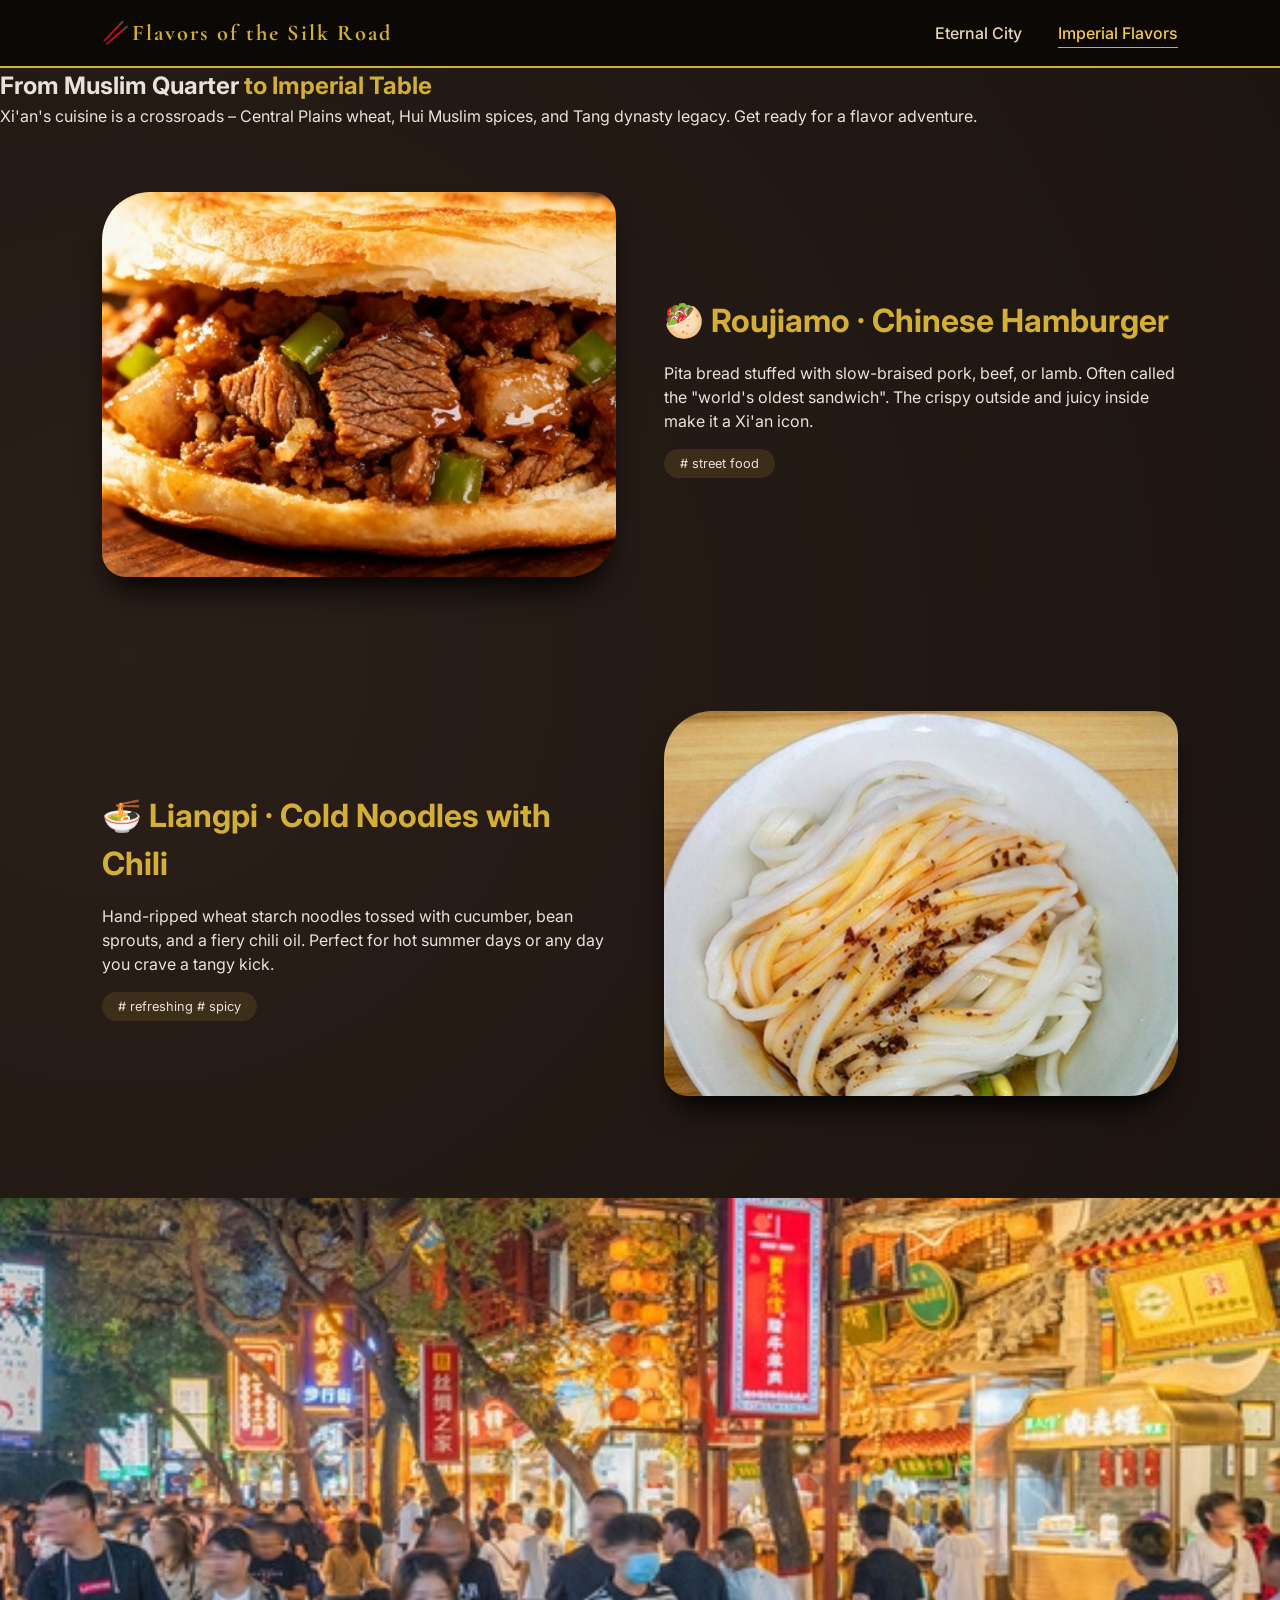
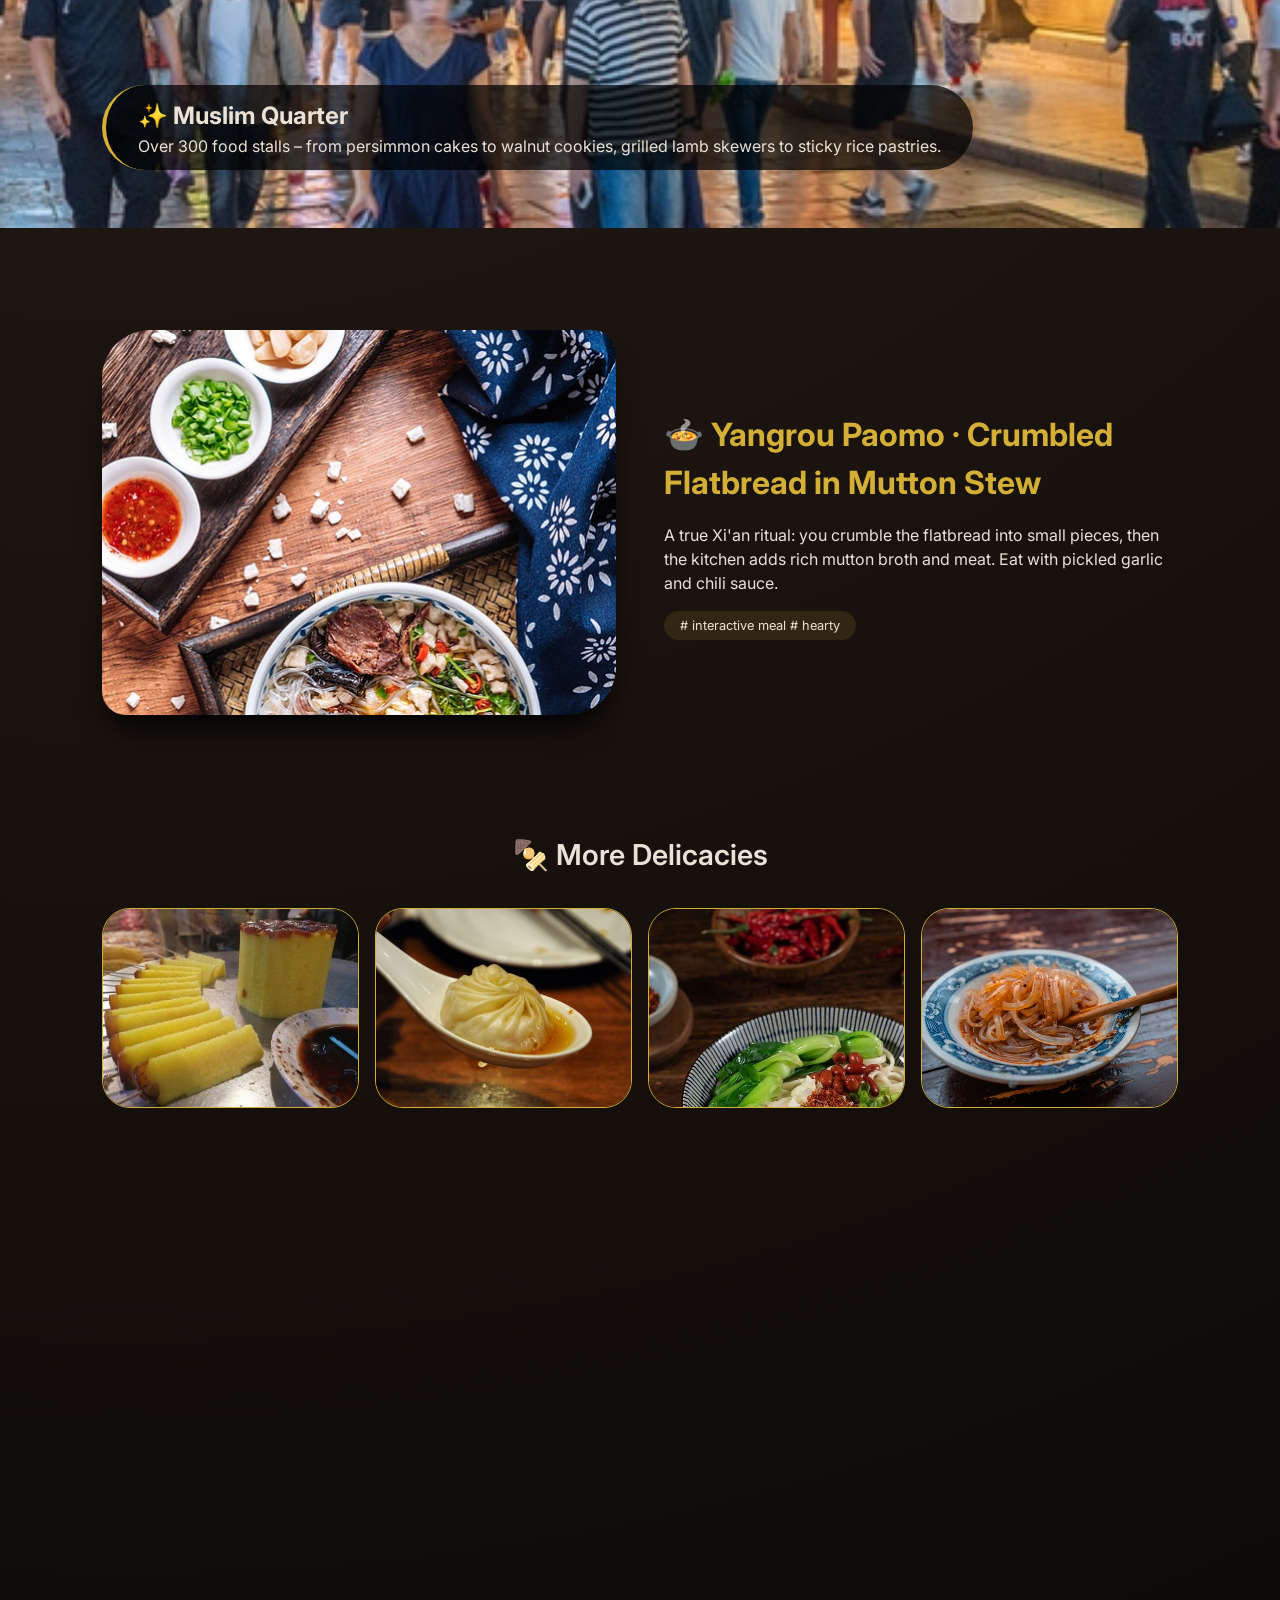
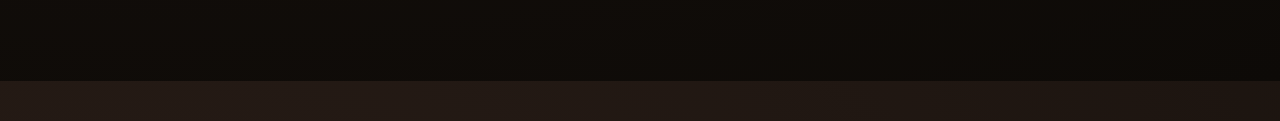
==== food.html @ 0b872c98 "Add files via upload" ====
<!DOCTYPE html>
<html lang="en">
<head>
  <meta charset="UTF-8">
  <meta name="viewport" content="width=device-width, initial-scale=1.0">
  <title>Xi'an Food · A Bite of Chang'an</title>
  <link rel="stylesheet" href="style.css">
  <link href="https://fonts.googleapis.com/css2?family=Cormorant+Garamond:ital,wght@0,400;0,500;0,600;0,700;1,400&family=Inter:opsz,wght@14..32,300;400;500;600;700&display=swap" rel="stylesheet">
</head>
<body class="xian-page food-xian">

<header class="header-layered">
  <div class="header-bg"></div>
  <div class="header-content">
    <div class="logo">🥢Flavors of the Silk Road</div>
    <nav>
      <a href="index.html">Eternal City</a>
      <a href="food.html" class="active">Imperial Flavors</a>
    </nav>
  </div>
</header>

<!-- food hero with appetizing description -->
<section class="food-hero-xian">
  <div class="food-hero-bg"></div>
  <div class="food-hero-text">
    <h1>From Muslim Quarter <span class="gold">to Imperial Table</span></h1>
    <p>Xi'an's cuisine is a crossroads – Central Plains wheat, Hui Muslim spices, and Tang dynasty legacy. Get ready for a flavor adventure.</p>
  </div>
</section>

<!-- featured dish 1: roujiamo -->
<section class="dish-showcase">
  <div class="dish-img">
    <img src="images/roujiamo.jpg" alt="Roujiamo">
  </div>
  <div class="dish-desc">
    <h2>🥙 Roujiamo · Chinese Hamburger</h2>
    <p>Pita bread stuffed with slow-braised pork, beef, or lamb. Often called the "world's oldest sandwich". The crispy outside and juicy inside make it a Xi'an icon.</p>
    <div class="dish-tag"># street food </div>
  </div>
</section>

<!-- featured dish 2: liangpi -->
<section class="dish-showcase reverse">
  <div class="dish-img">
    <img src="images/liangpi.jpg" alt="Liangpi cold noodles">
  </div>
  <div class="dish-desc">
    <h2>🍜 Liangpi · Cold Noodles with Chili</h2>
    <p>Hand-ripped wheat starch noodles tossed with cucumber, bean sprouts, and a fiery chili oil. Perfect for hot summer days or any day you crave a tangy kick.</p>
    <div class="dish-tag"># refreshing # spicy</div>
  </div>
</section>

<!-- full width night market -->
<section class="food-full">
  <img src="images/muslimquarter_night.jpg" alt="Muslim Quarter at night">
  <div class="food-full-caption">
    <h2>✨ Muslim Quarter</h2>
    <p>Over 300 food stalls – from persimmon cakes to walnut cookies, grilled lamb skewers to sticky rice pastries.</p>
  </div>
</section>

<!-- featured dish 3: yangrou paomo -->
<section class="dish-showcase">
  <div class="dish-img">
    <img src="images/paomo.jpg" alt="Yangrou Paomo">
  </div>
  <div class="dish-desc">
    <h2>🍲 Yangrou Paomo · Crumbled Flatbread in Mutton Stew</h2>
    <p>A true Xi'an ritual: you crumble the flatbread into small pieces, then the kitchen adds rich mutton broth and meat. Eat with pickled garlic and chili sauce.</p>
    <div class="dish-tag"># interactive meal # hearty</div>
  </div>
</section>

<!-- gallery of more delicacies -->
<section class="snack-gallery">
  <div class="gallery-header">🍢 More Delicacies</div>
  <div class="snack-grid">
    <img src="images/zaozipudding.jpg" alt="Jujube cake">
    <img src="images/guantangbao.jpg" alt="Guan Tang Bao (soup dumplings)">
    <img src="images/youpomian.jpg" alt="Youpo Noodles">
    <img src="images/liangfen.jpg" alt="Liangfen jelly">
  </div>
</section>

<!-- cultural insight -->
<section class="rich-text">
  <h2>🌉 Taste of Silk Road</h2>
  <p>Xi'an was the eastern terminus of the Silk Road, bringing spices, nuts, and cooking techniques from Central Asia. That's why you'll find cumin-heavy lamb skewers, naan-like bread, and a love for pomegranates (imported from Persia over 2000 years ago).</p>
  <p>Join a local food tour and discover why Xi'an is often called China's "food capital of the north".</p>
</section>

<!-- random food facts module -->
<section class="interactive-module xian-module">
  <div class="module-inner">
    <h2> 🎲Random Food Bites</h2>
    <div class="fact-card" id="foodFactDisplay">
      <p id="funFactText">Click to reveal a tasty legend 🥢</p>
    </div>
    <button class="vibrant-btn" id="randomFoodFactBtn">🍜 Random Food Secrets </button>
  </div>
</section>

<footer class="footer-xian">
  <a href="index.html" class="footer-link">🏠 Back to Chang'an</a>
  <p>Xi'an Food Stories</p>
</footer>

<div id="lightbox" class="lightbox">
  <span class="close-lightbox">&times;</span>
  <img class="lightbox-content" id="lightbox-img">
</div>

<script src="script.js"></script>
</body>
</html>
---- style.css ----
* {
  margin: 0;
  padding: 0;
  box-sizing: border-box;
}

body {
  font-family: 'Inter', sans-serif;
  background: #0A0806;
  color: #EAE2D7;
  line-height: 1.5;
}

.xian-page {
  background: #1A1512;
  background-image: radial-gradient(circle at 10% 20%, #2A1E18 0%, #0D0A07 100%);
}

/* header with layered gold line */
.header-layered {
  position: sticky;
  top: 0;
  z-index: 100;
  background: rgba(10, 8, 6, 0.92);
  backdrop-filter: blur(16px);
  border-bottom: 2px solid #D4AF37;
  padding: 1rem 8%;
}
.header-content {
  display: flex;
  justify-content: space-between;
  align-items: center;
  flex-wrap: wrap;
}
.logo {
  font-family: 'Cormorant Garamond', serif;
  font-size: 1.4rem;
  font-weight: 700;
  letter-spacing: 2px;
  color: #D4AF37;
}
nav a {
  color: #E6D5B8;
  text-decoration: none;
  margin-left: 2rem;
  font-weight: 500;
  padding-bottom: 4px;
  border-bottom: 1px solid transparent;
  transition: 0.2s;
}
nav a.active, nav a:hover {
  border-bottom-color: #D4AF37;
  color: #F2C94C;
}

/* Hero Xi'an */
.hero-xian {
  min-height: 95vh;
  background: linear-gradient(115deg, #2D1C16, #140E0A), url('images/xian_hero_bg.jpg') center/cover no-repeat;
  background-blend-mode: overlay;
  display: flex;
  flex-direction: column;
  justify-content: center;
  align-items: center;
  text-align: center;
  position: relative;
}
.hero-text h1 {
  font-size: clamp(2.5rem, 9vw, 5rem);
  font-family: 'Cormorant Garamond', serif;
  font-weight: 700;
  letter-spacing: 4px;
  margin-bottom: 1rem;
}
.gold {
  color: #D4AF37;
}
.hero-text p {
  max-width: 700px;
  font-size: 1.2rem;
  margin-bottom: 1.5rem;
}
.hero-badge {
  background: rgba(212, 175, 55, 0.2);
  border: 1px solid #D4AF37;
  display: inline-block;
  padding: 0.3rem 1.2rem;
  border-radius: 40px;
  font-size: 0.8rem;
}
.hero-scroll {
  position: absolute;
  bottom: 2rem;
  font-size: 0.8rem;
  animation: bounce 2s infinite;
}

/* overlapping grid */
.overlap-grid {
  display: grid;
  grid-template-columns: 1fr 1.2fr;
  gap: 2rem;
  padding: 5rem 8%;
}
.overlap-card {
  position: relative;
  border-radius: 32px;
  overflow: hidden;
  transition: 0.3s;
}
.overlap-card img {
  width: 100%;
  height: 100%;
  object-fit: cover;
  transition: 0.4s;
}
.overlap-card:hover img {
  transform: scale(1.03);
}
.card-caption {
  position: absolute;
  bottom: 0;
  left: 0;
  right: 0;
  background: linear-gradient(to top, #000000CC, transparent);
  padding: 1.5rem;
}
.card-caption h2 {
  font-family: 'Cormorant Garamond', serif;
  color: #D4AF37;
}
.wide {
  grid-row: span 1;
}
@media (max-width: 768px) {
  .overlap-grid { grid-template-columns: 1fr; }
}

/* poem bleed */
.poem-bleed {
  position: relative;
  margin: 3rem 0;
}
.poem-bleed img {
  width: 100%;
  max-height: 80vh;
  object-fit: cover;
  filter: brightness(0.7);
}
.poem-overlay {
  position: absolute;
  bottom: 15%;
  left: 8%;
  background: rgba(0,0,0,0.6);
  border-left: 5px solid #D4AF37;
  padding: 1rem 2rem;
  backdrop-filter: blur(8px);
}

/* mosaic gallery 2x3 */
.mosaic-gallery {
  padding: 4rem 8%;
}
.mosaic-title {
  font-size: 2rem;
  font-family: 'Cormorant Garamond', serif;
  text-align: center;
  margin-bottom: 2rem;
  color: #D4AF37;
}
.mosaic-grid {
  display: grid;
  grid-template-columns: repeat(3, 1fr);
  gap: 1.2rem;
}
.mosaic-grid img {
  width: 100%;
  height: 240px;
  object-fit: cover;
  border-radius: 24px;
  border: 1px solid #D4AF3740;
  transition: 0.3s;
}
.mosaic-grid img:hover {
  transform: translateY(-5px);
  border-color: #D4AF37;
}
@media (max-width: 768px) {
  .mosaic-grid { grid-template-columns: repeat(2,1fr); }
}

/* rich text block */
.rich-text {
  background: #2A1E18;
  margin: 2rem 8%;
  padding: 3rem;
  border-radius: 48px;
  text-align: center;
  border: 1px solid #D4AF3740;
}
.rich-text h2 {
  color: #D4AF37;
  margin-bottom: 1rem;
}

/* dish showcase (for food page) */
.dish-showcase {
  display: flex;
  align-items: center;
  gap: 3rem;
  padding: 4rem 8%;
}
.dish-showcase.reverse {
  flex-direction: row-reverse;
}
.dish-img {
  flex: 1;
}
.dish-img img {
  width: 100%;
  border-radius: 48px 24px 48px 24px;
  box-shadow: 0 20px 30px -10px black;
}
.dish-desc {
  flex: 1;
}
.dish-desc h2 {
  font-size: 2rem;
  color: #D4AF37;
  margin-bottom: 1rem;
}
.dish-tag {
  display: inline-block;
  background: #D4AF3720;
  padding: 0.3rem 1rem;
  border-radius: 40px;
  font-size: 0.8rem;
  margin-top: 1rem;
}
@media (max-width: 768px) {
  .dish-showcase, .dish-showcase.reverse { flex-direction: column; }
}

/* food full width */
.food-full {
  position: relative;
  margin: 2rem 0;
}
.food-full img {
  width: 100%;
  max-height: 70vh;
  object-fit: cover;
}
.food-full-caption {
  position: absolute;
  bottom: 10%;
  left: 8%;
  background: rgba(0,0,0,0.7);
  padding: 0.8rem 2rem;
  border-radius: 60px;
  border-left: 4px solid #D4AF37;
}

/* snack gallery 4 grid */
.snack-gallery {
  padding: 3rem 8%;
}
.gallery-header {
  font-size: 1.8rem;
  text-align: center;
  margin-bottom: 2rem;
  font-weight: 600;
}
.snack-grid {
  display: grid;
  grid-template-columns: repeat(4, 1fr);
  gap: 1rem;
}
.snack-grid img {
  width: 100%;
  height: 200px;
  object-fit: cover;
  border-radius: 28px;
  border: 1px solid #D4AF37;
}
@media (max-width: 768px) {
  .snack-grid { grid-template-columns: repeat(2,1fr); }
}

/* interactive module xian */
.xian-module .module-inner {
  background: #2A1E18;
  border: 1px solid #D4AF37;
}
.xian-module .fact-card {
  background: #3D2B23;
}
.vibrant-btn {
  background: #9B2C2D;
  border: none;
  color: #F2E8CF;
  padding: 0.8rem 2rem;
  border-radius: 60px;
  font-weight: bold;
  transition: 0.2s;
}
.vibrant-btn:hover {
  background: #D4AF37;
  color: #1A1512;
}
.qr-center.xian-qr {
  background: #2A1E18;
  border-radius: 48px;
  margin: 2rem 8%;
}
.footer-xian {
  background: #0A0806;
  border-top: 1px solid #D4AF37;
  display: flex;
  justify-content: space-between;
  padding: 2rem 8%;
  margin-top: 2rem;
  flex-wrap: wrap;
}
.footer-link {
  color: #D4AF37;
  text-decoration: none;
  border: 1px solid #D4AF37;
  padding: 0.4rem 1.2rem;
  border-radius: 40px;
}
.lightbox {
  display: none;
  position: fixed;
  top:0; left:0;
  width:100%; height:100%;
  background: rgba(0,0,0,0.95);
  backdrop-filter: blur(12px);
  z-index: 1000;
  justify-content: center;
  align-items: center;
}
.lightbox-content {
  max-width: 85%;
  max-height: 85%;
  border-radius: 28px;
}
.close-lightbox {
  position: absolute;
  top: 30px; right: 40px;
  font-size: 40px;
  color: white;
  cursor: pointer;
}
.hidden {
  opacity: 0;
  transform: translateY(40px);
  transition: 0.6s cubic-bezier(0.2,0.9,0.4,1.1);
}
.show {
  opacity: 1;
  transform: translateY(0);
}
@keyframes bounce {
  0%,100%{ transform: translateY(0);}
  50%{ transform: translateY(8px);}
}
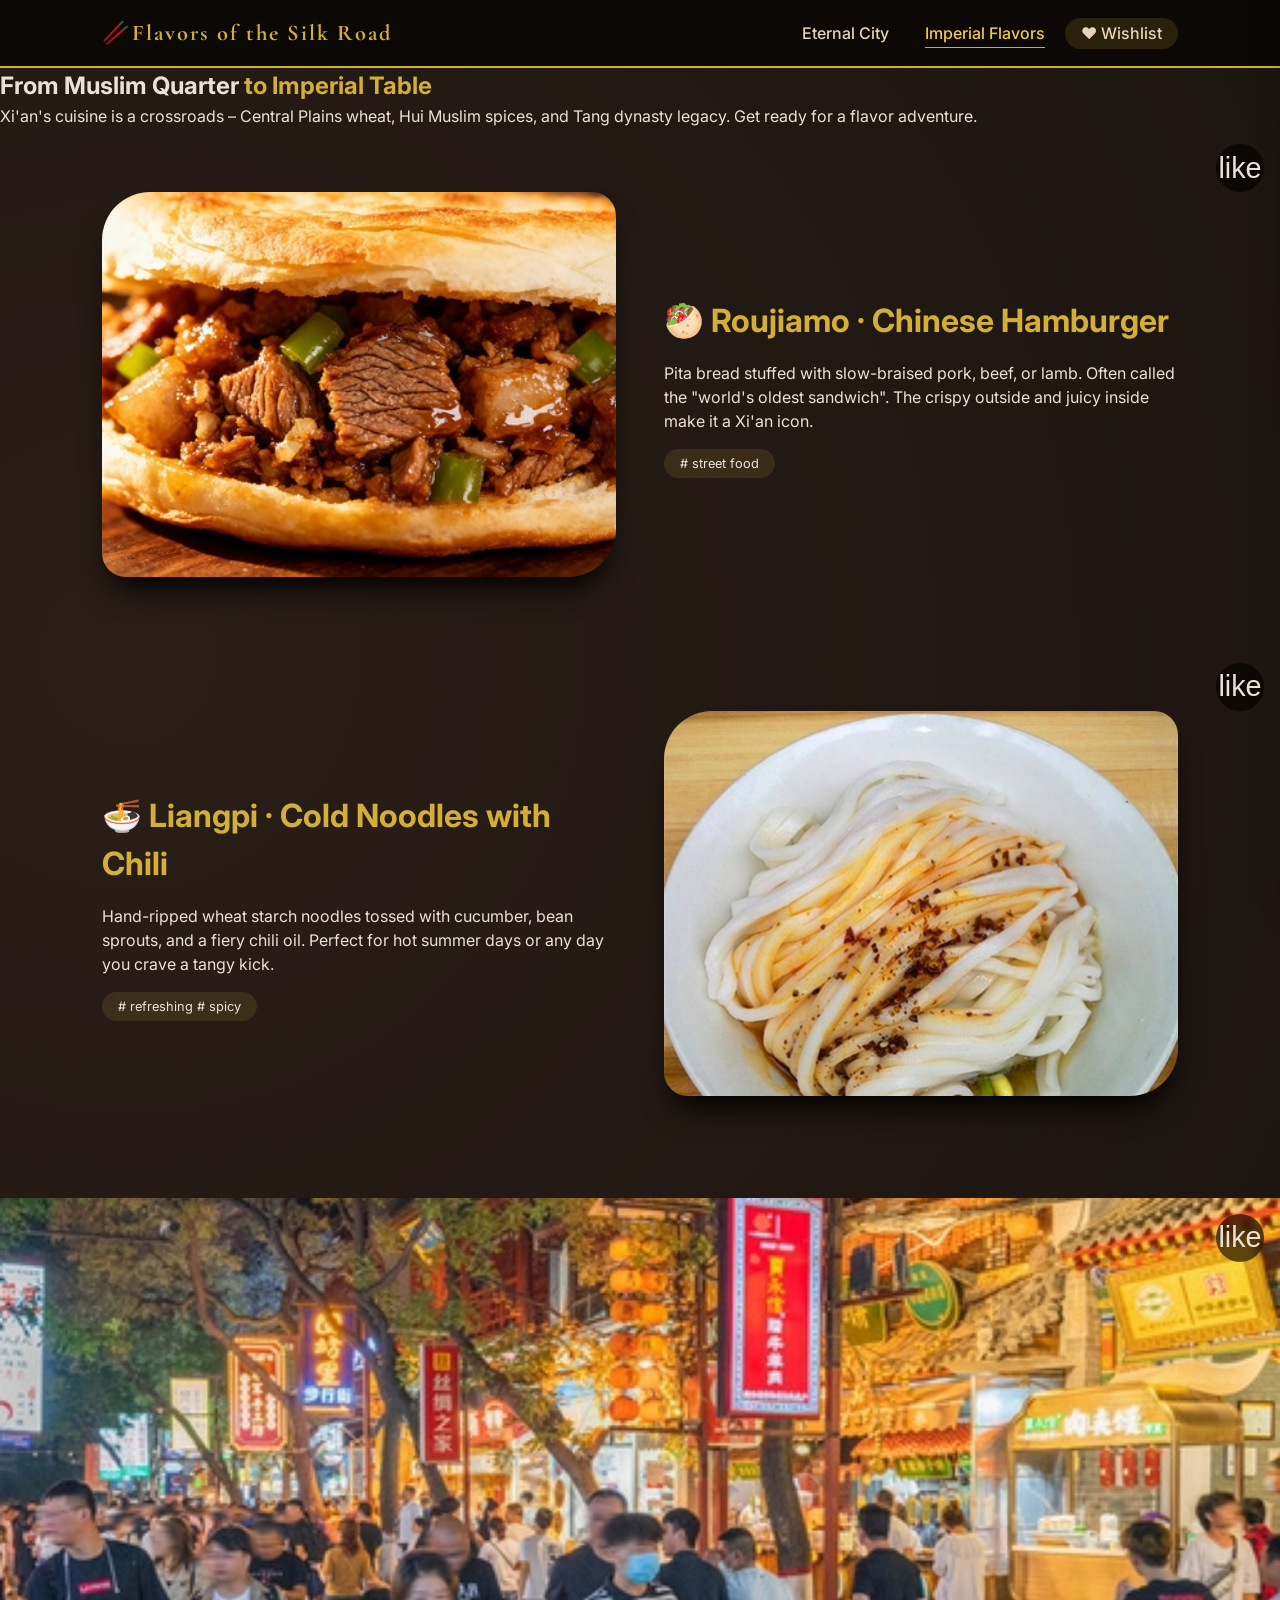
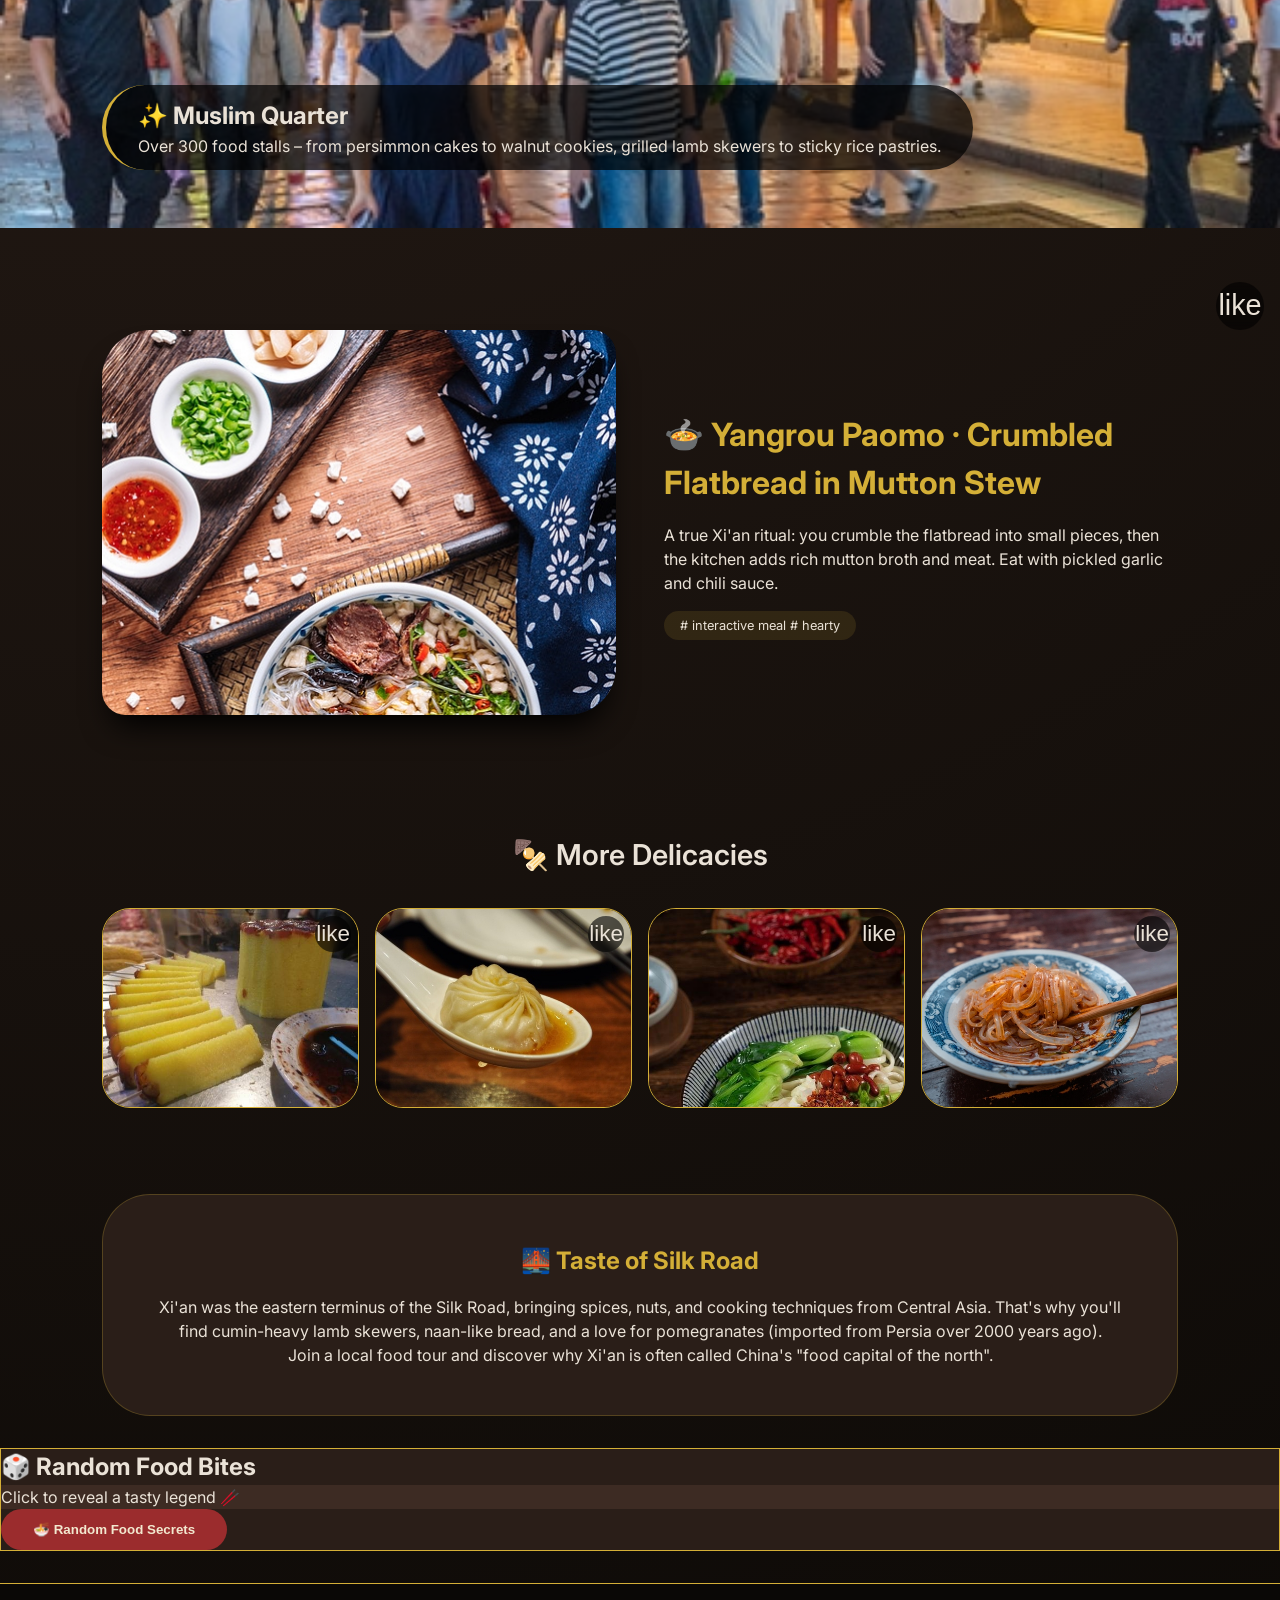
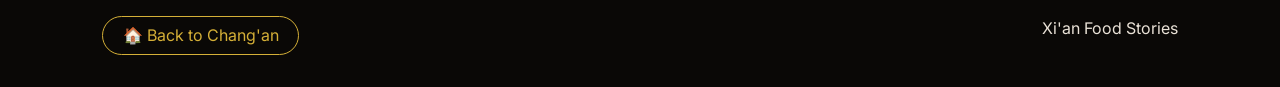
==== commit 9ce06a59: "Add files via upload" ====
--- a/food.html
+++ b/food.html
@@ -16,11 +16,11 @@
     <nav>
       <a href="index.html">Eternal City</a>
       <a href="food.html" class="active">Imperial Flavors</a>
+      <a href="#" id="wishlistNavBtn" class="wishlist-nav-link">❤️ Wishlist</a>
     </nav>
   </div>
 </header>
 
-<!-- food hero with appetizing description -->
 <section class="food-hero-xian">
   <div class="food-hero-bg"></div>
   <div class="food-hero-text">
@@ -29,20 +29,19 @@
   </div>
 </section>
 
-<!-- featured dish 1: roujiamo -->
-<section class="dish-showcase">
+<section class="dish-showcase favorite-item" data-id="roujiamo" data-name="Roujiamo (Chinese Hamburger)" data-type="food" data-image="images/roujiamo.jpg">
   <div class="dish-img">
     <img src="images/roujiamo.jpg" alt="Roujiamo">
   </div>
   <div class="dish-desc">
     <h2>🥙 Roujiamo · Chinese Hamburger</h2>
     <p>Pita bread stuffed with slow-braised pork, beef, or lamb. Often called the "world's oldest sandwich". The crispy outside and juicy inside make it a Xi'an icon.</p>
-    <div class="dish-tag"># street food </div>
+    <div class="dish-tag"># street food</div>
   </div>
+  <button class="fav-btn" data-fav="roujiamo">🤍</button>
 </section>
 
-<!-- featured dish 2: liangpi -->
-<section class="dish-showcase reverse">
+<section class="dish-showcase reverse favorite-item" data-id="liangpi" data-name="Liangpi (Cold Noodles)" data-type="food" data-image="images/liangpi.jpg">
   <div class="dish-img">
     <img src="images/liangpi.jpg" alt="Liangpi cold noodles">
   </div>
@@ -51,19 +50,19 @@
     <p>Hand-ripped wheat starch noodles tossed with cucumber, bean sprouts, and a fiery chili oil. Perfect for hot summer days or any day you crave a tangy kick.</p>
     <div class="dish-tag"># refreshing # spicy</div>
   </div>
+  <button class="fav-btn" data-fav="liangpi">🤍</button>
 </section>
 
-<!-- full width night market -->
-<section class="food-full">
+<section class="food-full favorite-item" data-id="muslim_quarter_night" data-name="Muslim Quarter Night Market" data-type="food" data-image="images/muslimquarter_night.jpg">
   <img src="images/muslimquarter_night.jpg" alt="Muslim Quarter at night">
   <div class="food-full-caption">
     <h2>✨ Muslim Quarter</h2>
     <p>Over 300 food stalls – from persimmon cakes to walnut cookies, grilled lamb skewers to sticky rice pastries.</p>
   </div>
+  <button class="fav-btn" data-fav="muslim_quarter_night">🤍</button>
 </section>
 
-<!-- featured dish 3: yangrou paomo -->
-<section class="dish-showcase">
+<section class="dish-showcase favorite-item" data-id="yangrou_paomo" data-name="Yangrou Paomo (Mutton Stew)" data-type="food" data-image="images/paomo.jpg">
   <div class="dish-img">
     <img src="images/paomo.jpg" alt="Yangrou Paomo">
   </div>
@@ -72,34 +71,44 @@
     <p>A true Xi'an ritual: you crumble the flatbread into small pieces, then the kitchen adds rich mutton broth and meat. Eat with pickled garlic and chili sauce.</p>
     <div class="dish-tag"># interactive meal # hearty</div>
   </div>
+  <button class="fav-btn" data-fav="yangrou_paomo">🤍</button>
 </section>
 
-<!-- gallery of more delicacies -->
 <section class="snack-gallery">
   <div class="gallery-header">🍢 More Delicacies</div>
   <div class="snack-grid">
-    <img src="images/zaozipudding.jpg" alt="Jujube cake">
-    <img src="images/guantangbao.jpg" alt="Guan Tang Bao (soup dumplings)">
-    <img src="images/youpomian.jpg" alt="Youpo Noodles">
-    <img src="images/liangfen.jpg" alt="Liangfen jelly">
+    <div class="snack-item favorite-item" data-id="jujube_cake" data-name="Jujube Cake" data-type="food" data-image="images/zaozipudding.jpg">
+      <img src="images/zaozipudding.jpg" alt="Jujube cake">
+      <button class="fav-btn small-fav" data-fav="jujube_cake">🤍</button>
+    </div>
+    <div class="snack-item favorite-item" data-id="guantangbao" data-name="Guan Tang Bao (Soup Dumplings)" data-type="food" data-image="images/guantangbao.jpg">
+      <img src="images/guantangbao.jpg" alt="Guan Tang Bao (soup dumplings)">
+      <button class="fav-btn small-fav" data-fav="guantangbao">🤍</button>
+    </div>
+    <div class="snack-item favorite-item" data-id="youpomian" data-name="Youpo Noodles" data-type="food" data-image="images/youpomian.jpg">
+      <img src="images/youpomian.jpg" alt="Youpo Noodles">
+      <button class="fav-btn small-fav" data-fav="youpomian">🤍</button>
+    </div>
+    <div class="snack-item favorite-item" data-id="liangfen" data-name="Liangfen Jelly" data-type="food" data-image="images/liangfen.jpg">
+      <img src="images/liangfen.jpg" alt="Liangfen jelly">
+      <button class="fav-btn small-fav" data-fav="liangfen">🤍</button>
+    </div>
   </div>
 </section>
 
-<!-- cultural insight -->
 <section class="rich-text">
   <h2>🌉 Taste of Silk Road</h2>
   <p>Xi'an was the eastern terminus of the Silk Road, bringing spices, nuts, and cooking techniques from Central Asia. That's why you'll find cumin-heavy lamb skewers, naan-like bread, and a love for pomegranates (imported from Persia over 2000 years ago).</p>
   <p>Join a local food tour and discover why Xi'an is often called China's "food capital of the north".</p>
 </section>
 
-<!-- random food facts module -->
 <section class="interactive-module xian-module">
   <div class="module-inner">
-    <h2> 🎲Random Food Bites</h2>
+    <h2>🎲 Random Food Bites</h2>
     <div class="fact-card" id="foodFactDisplay">
       <p id="funFactText">Click to reveal a tasty legend 🥢</p>
     </div>
-    <button class="vibrant-btn" id="randomFoodFactBtn">🍜 Random Food Secrets </button>
+    <button class="vibrant-btn" id="randomFoodFactBtn">🍜 Random Food Secrets</button>
   </div>
 </section>
 
@@ -113,6 +122,34 @@
   <img class="lightbox-content" id="lightbox-img">
 </div>
 
+<!-- Wishlist Sidebar (same as index) -->
+<div id="wishlistSidebar" class="wishlist-sidebar">
+  <div class="wishlist-header">
+    <h3>❤️ My Wishlist</h3>
+    <button id="closeWishlistBtn" class="close-wishlist">&times;</button>
+  </div>
+  <div id="wishlistItemsContainer" class="wishlist-items">
+    <p class="empty-wishlist-msg">Your wishlist is empty. Click the 🤍 button on any dish or place to save it here.</p>
+  </div>
+  <div class="wishlist-footer">
+    <button id="shareWishlistBtn" class="vibrant-btn small-share">📤 Share Wishlist</button>
+    <button id="clearWishlistBtn" class="vibrant-btn small-clear">🗑️ Clear All</button>
+  </div>
+</div>
+<div id="wishlistOverlay" class="wishlist-overlay"></div>
+
+<!-- Exit Popup Modal -->
+<div id="exitPopup" class="exit-popup">
+  <div class="exit-popup-content">
+    <span class="close-exit-popup">&times;</span>
+    <h3>🍜 Before you leave...</h3>
+    <p>Discover the hidden flavors of Xi'an! Get exclusive food & travel tips straight to your inbox.</p>
+    <input type="email" placeholder="Your email address" id="exitEmailInput">
+    <button id="exitSubscribeBtn" class="vibrant-btn">Stay Inspired ✨</button>
+    <p class="exit-note">No spam, just timeless Chang'an stories.</p>
+  </div>
+</div>
+
 <script src="script.js"></script>
 </body>
 </html>
--- a/style.css
+++ b/style.css
@@ -52,6 +52,12 @@
   border-bottom-color: #D4AF37;
   color: #F2C94C;
 }
+.wishlist-nav-link {
+  background: rgba(212, 175, 55, 0.15);
+  border-radius: 40px;
+  padding: 0.3rem 1rem;
+  margin-left: 1rem;
+}
 
 /* Hero Xi'an */
 .hero-xian {
@@ -209,6 +215,7 @@
   align-items: center;
   gap: 3rem;
   padding: 4rem 8%;
+  position: relative;
 }
 .dish-showcase.reverse {
   flex-direction: row-reverse;
@@ -303,6 +310,7 @@
   border-radius: 60px;
   font-weight: bold;
   transition: 0.2s;
+  cursor: pointer;
 }
 .vibrant-btn:hover {
   background: #D4AF37;
@@ -364,4 +372,201 @@
 @keyframes bounce {
   0%,100%{ transform: translateY(0);}
   50%{ transform: translateY(8px);}
+}
+
+/* ========== WISHLIST BUTTONS ========== */
+.favorite-item {
+  position: relative;
+}
+.fav-btn {
+  position: absolute;
+  top: 1rem;
+  right: 1rem;
+  background: rgba(0,0,0,0.6);
+  border: none;
+  font-size: 1.8rem;
+  cursor: pointer;
+  border-radius: 50%;
+  width: 48px;
+  height: 48px;
+  display: flex;
+  align-items: center;
+  justify-content: center;
+  backdrop-filter: blur(4px);
+  transition: 0.2s;
+  color: #EAE2D7;
+  z-index: 5;
+}
+.fav-btn.small-fav {
+  width: 36px;
+  height: 36px;
+  font-size: 1.4rem;
+  top: 0.5rem;
+  right: 0.5rem;
+}
+.fav-btn:hover {
+  background: #D4AF37;
+  color: #1A1512;
+  transform: scale(1.05);
+}
+.fav-btn.active {
+  background: #D4AF37;
+  color: #9B2C2D;
+}
+
+/* Wishlist Sidebar */
+.wishlist-sidebar {
+  position: fixed;
+  top: 0;
+  right: -400px;
+  width: 380px;
+  max-width: 90vw;
+  height: 100%;
+  background: #1A1512;
+  border-left: 3px solid #D4AF37;
+  z-index: 2000;
+  transition: right 0.3s ease;
+  display: flex;
+  flex-direction: column;
+  box-shadow: -5px 0 30px rgba(0,0,0,0.5);
+}
+.wishlist-sidebar.open {
+  right: 0;
+}
+.wishlist-overlay {
+  position: fixed;
+  top: 0;
+  left: 0;
+  width: 100%;
+  height: 100%;
+  background: rgba(0,0,0,0.7);
+  z-index: 1999;
+  display: none;
+}
+.wishlist-overlay.show {
+  display: block;
+}
+.wishlist-header {
+  padding: 1.5rem;
+  border-bottom: 1px solid #D4AF37;
+  display: flex;
+  justify-content: space-between;
+  align-items: center;
+}
+.wishlist-header h3 {
+  font-family: 'Cormorant Garamond', serif;
+  color: #D4AF37;
+  font-size: 1.6rem;
+}
+.close-wishlist {
+  background: none;
+  border: none;
+  font-size: 2rem;
+  cursor: pointer;
+  color: #EAE2D7;
+}
+.wishlist-items {
+  flex: 1;
+  overflow-y: auto;
+  padding: 1rem;
+}
+.wishlist-item {
+  display: flex;
+  gap: 1rem;
+  padding: 0.8rem;
+  border-bottom: 1px solid #D4AF3740;
+  align-items: center;
+}
+.wishlist-item img {
+  width: 60px;
+  height: 60px;
+  object-fit: cover;
+  border-radius: 12px;
+}
+.wishlist-item-info {
+  flex: 1;
+}
+.wishlist-item-info h4 {
+  font-size: 1rem;
+  margin-bottom: 0.2rem;
+}
+.wishlist-item-info p {
+  font-size: 0.75rem;
+  opacity: 0.7;
+}
+.remove-wishlist-item {
+  background: none;
+  border: none;
+  font-size: 1.2rem;
+  cursor: pointer;
+  color: #9B2C2D;
+}
+.wishlist-footer {
+  padding: 1rem;
+  display: flex;
+  gap: 1rem;
+  border-top: 1px solid #D4AF37;
+}
+.small-share, .small-clear {
+  padding: 0.5rem 1rem;
+  font-size: 0.85rem;
+}
+.empty-wishlist-msg {
+  text-align: center;
+  opacity: 0.7;
+  padding: 2rem;
+}
+
+/* Exit Popup */
+.exit-popup {
+  display: none;
+  position: fixed;
+  top: 0;
+  left: 0;
+  width: 100%;
+  height: 100%;
+  background: rgba(0,0,0,0.85);
+  backdrop-filter: blur(8px);
+  z-index: 3000;
+  justify-content: center;
+  align-items: center;
+}
+.exit-popup.show-exit {
+  display: flex;
+}
+.exit-popup-content {
+  background: #2A1E18;
+  border: 2px solid #D4AF37;
+  border-radius: 32px;
+  padding: 2rem;
+  max-width: 450px;
+  text-align: center;
+  position: relative;
+  color: #EAE2D7;
+}
+.exit-popup-content h3 {
+  font-size: 1.8rem;
+  margin-bottom: 1rem;
+  color: #D4AF37;
+}
+.exit-popup-content input {
+  width: 100%;
+  padding: 0.8rem;
+  margin: 1rem 0;
+  border-radius: 60px;
+  border: none;
+  background: #3D2B23;
+  color: white;
+}
+.exit-note {
+  font-size: 0.7rem;
+  margin-top: 1rem;
+  opacity: 0.6;
+}
+.close-exit-popup {
+  position: absolute;
+  top: 15px;
+  right: 20px;
+  font-size: 28px;
+  cursor: pointer;
 }
